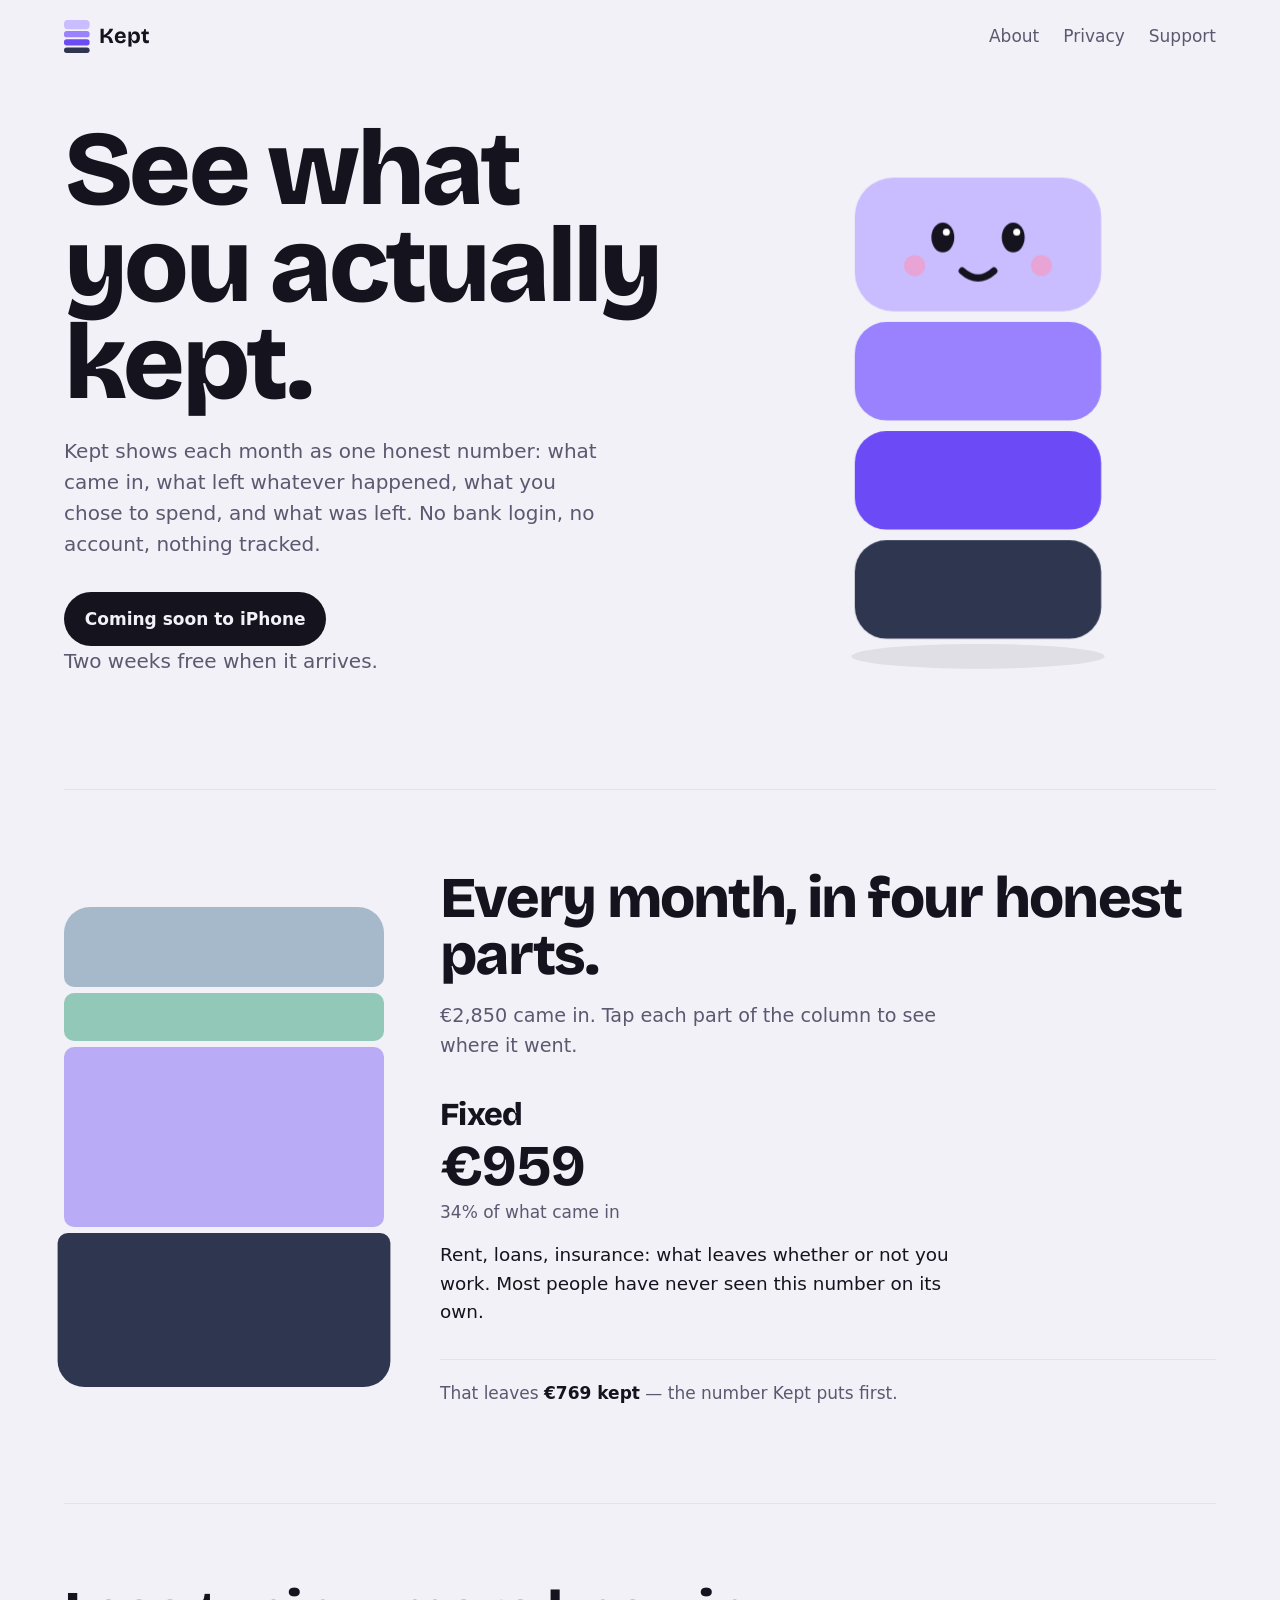
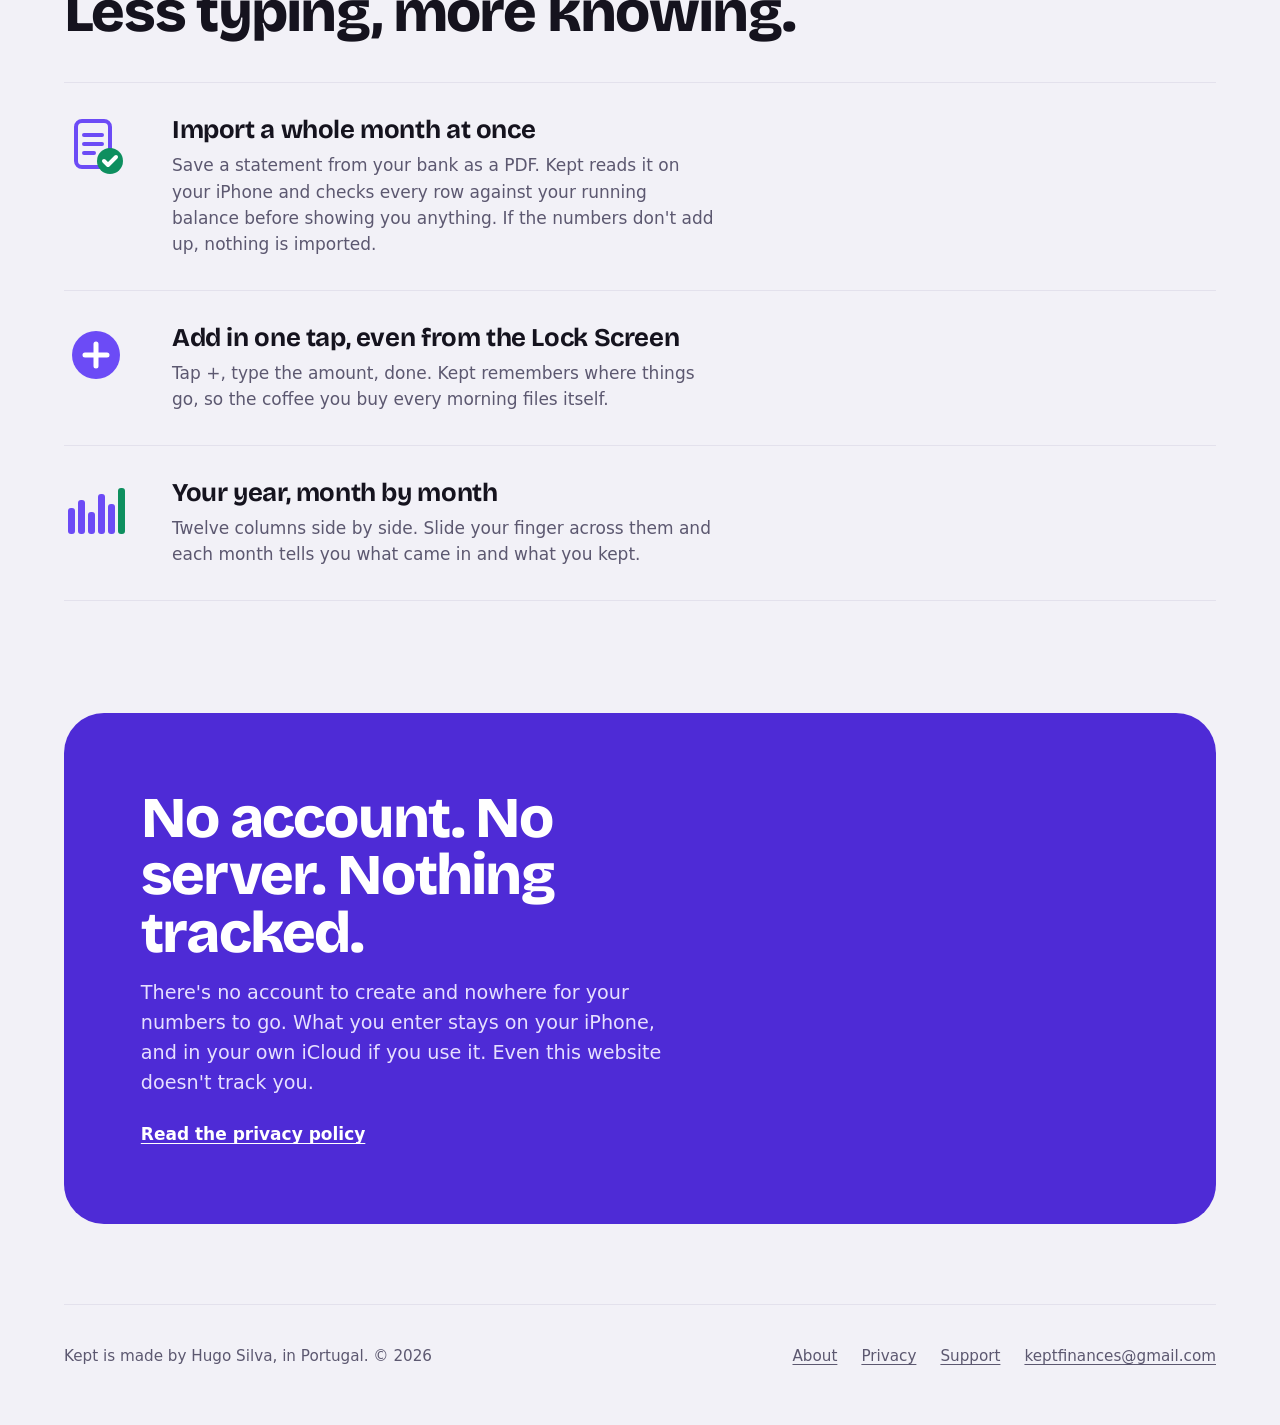
==== index.html @ 3f8e2b19 "kept website" ====
<!doctype html>
<html lang="en">
<head>
<meta charset="utf-8">
<meta name="viewport" content="width=device-width, initial-scale=1, viewport-fit=cover">
<title>Kept — see what you actually kept</title>
<meta name="description" content="Kept shows each month as one honest number: what came in, what was fixed, what you chose, and what you kept. No bank login, no account, nothing tracked. For iPhone.">
<meta name="theme-color" content="#F2F1F7" media="(prefers-color-scheme: light)">
<meta name="theme-color" content="#0B0B11" media="(prefers-color-scheme: dark)">
<link rel="icon" href="favicon.svg" type="image/svg+xml">
<link rel="preload" href="fonts/bricolage-grotesque.woff2" as="font" type="font/woff2" crossorigin>
<link rel="stylesheet" href="styles.css">
</head>
<body>
<header class="wrap top">
  <a class="brand" href="./" aria-label="Kept, home">
    <svg viewBox="0 0 28 36" aria-hidden="true"><rect x="0" y="0" width="28" height="10" rx="4" fill="var(--pale)"/><rect x="0" y="12" width="28" height="7" rx="3" fill="var(--mid)"/><rect x="0" y="21" width="28" height="7" rx="3" fill="var(--violet)"/><rect x="0" y="30" width="28" height="6" rx="3" fill="var(--fixed)"/></svg>
    Kept
  </a>
  <nav aria-label="Pages">
    <a href="about.html">About</a>
    <a href="privacy.html">Privacy</a>
    <a href="support.html">Support</a>
  </nav>
</header>

<main>
  <section class="wrap hero">
    <div>
      <h1>See what you actually kept.</h1>
      <p>Kept shows each month as one honest number: what came in, what left whatever happened, what you chose to spend, and what was left. No bank login, no account, nothing tracked.</p>
      <span class="soon">Coming soon to iPhone</span>
      <p class="trial">Two weeks free when it arrives.</p>
    </div>

    <!-- Pip: the month column with a face. His blocks drop in on load; his
         face follows the pointer. -->
    <svg class="pip" id="pip" viewBox="0 -10 200 290" role="img" aria-label="Pip, Kept's mascot: four stacked blocks with a smiling face">
      <ellipse class="pip-shadow" cx="100" cy="272" rx="72" ry="7" fill="var(--ink)" fill-opacity=".08"/>
      <rect class="pip-block" style="--i:0" x="30" y="206" width="140" height="56" rx="18" fill="var(--fixed)"/>
      <rect class="pip-block" style="--i:1" x="30" y="144" width="140" height="56" rx="18" fill="var(--violet)"/>
      <rect class="pip-block" style="--i:2" x="30" y="82" width="140" height="56" rx="18" fill="var(--mid)"/>
      <rect class="pip-block" style="--i:3" x="30" y="0" width="140" height="76" rx="22" fill="var(--pale)"/>
      <g class="pip-face" id="pip-face">
        <g class="pip-eyes">
          <ellipse cx="80" cy="34" rx="6.5" ry="8.5" fill="var(--ink)"/>
          <ellipse cx="120" cy="34" rx="6.5" ry="8.5" fill="var(--ink)"/>
          <circle cx="82" cy="31" r="2" fill="#FFFFFF"/>
          <circle cx="122" cy="31" r="2" fill="#FFFFFF"/>
        </g>
        <path d="M91 53 Q100 61 109 53" fill="none" stroke="var(--ink)" stroke-width="4" stroke-linecap="round"/>
        <circle cx="64" cy="50" r="6" fill="var(--cheek)" fill-opacity=".55"/>
        <circle cx="136" cy="50" r="6" fill="var(--cheek)" fill-opacity=".55"/>
      </g>
    </svg>
  </section>

  <section class="wrap month" aria-labelledby="month-title">
    <div class="column" role="group" aria-label="One month, in four parts">
      <button class="band" style="--v:499;--c:var(--cash)" data-name="Cash" data-amount="€499" data-share="18% of what came in" data-text="What's still in your account once everything else has gone. Together with what you invested, it's what you kept.">
        <span class="visually-hidden">Cash</span></button>
      <button class="band" style="--v:270;--c:var(--invested)" data-name="Invested" data-amount="€270" data-share="9% of what came in" data-text="Money you kept and put to work. It counts as kept, never as spending.">
        <span class="visually-hidden">Invested</span></button>
      <button class="band" style="--v:1122;--c:var(--violet)" data-name="Chosen" data-amount="€1,122" data-share="39% of what came in" data-text="Groceries, dinners, the things you decided on this month. Compared with your own usual, never with a budget.">
        <span class="visually-hidden">Chosen</span></button>
      <button class="band" style="--v:959;--c:var(--fixed)" data-name="Fixed" data-amount="€959" data-share="34% of what came in" data-text="Rent, loans, insurance: what leaves whether or not you work. Most people have never seen this number on its own.">
        <span class="visually-hidden">Fixed</span></button>
    </div>
    <div>
      <h2 id="month-title">Every month, in four honest parts.</h2>
      <p class="month-intro">€2,850 came in. Tap each part of the column to see where it went.</p>
      <div class="readout" aria-live="polite">
        <p class="readout-name" id="r-name">Fixed</p>
        <p class="readout-amount" id="r-amount">€959</p>
        <p class="readout-share" id="r-share">34% of what came in</p>
        <p class="readout-text" id="r-text">Rent, loans, insurance: what leaves whether or not you work. Most people have never seen this number on its own.</p>
      </div>
      <p class="month-kept">That leaves <strong>€769 kept</strong> — the number Kept puts first.</p>
    </div>
  </section>

  <section class="wrap features" aria-labelledby="features-title">
    <h2 id="features-title">Less typing, more knowing.</h2>
    <ul>
      <li>
        <svg class="glyph" viewBox="0 0 64 64" aria-hidden="true"><rect x="12" y="6" width="34" height="46" rx="6" fill="none" stroke="var(--violet)" stroke-width="4"/><path d="M20 20h18M20 29h18M20 38h10" stroke="var(--violet)" stroke-width="4" stroke-linecap="round"/><circle cx="46" cy="46" r="13" fill="var(--invested)"/><path d="M40 46l4 4 8-8" fill="none" stroke="#fff" stroke-width="4" stroke-linecap="round" stroke-linejoin="round"/></svg>
        <div>
          <h3>Import a whole month at once</h3>
          <p>Save a statement from your bank as a PDF. Kept reads it on your iPhone and checks every row against your running balance before showing you anything. If the numbers don't add up, nothing is imported.</p>
        </div>
      </li>
      <li>
        <svg class="glyph" viewBox="0 0 64 64" aria-hidden="true"><circle cx="32" cy="32" r="24" fill="var(--violet)"/><path d="M32 21v22M21 32h22" stroke="#fff" stroke-width="5" stroke-linecap="round"/></svg>
        <div>
          <h3>Add in one tap, even from the Lock Screen</h3>
          <p>Tap +, type the amount, done. Kept remembers where things go, so the coffee you buy every morning files itself.</p>
        </div>
      </li>
      <li>
        <svg class="glyph" viewBox="0 0 64 64" aria-hidden="true"><g fill="var(--violet)"><rect x="4" y="30" width="7" height="26" rx="3"/><rect x="14" y="22" width="7" height="34" rx="3"/><rect x="24" y="34" width="7" height="22" rx="3"/><rect x="34" y="16" width="7" height="40" rx="3"/><rect x="44" y="26" width="7" height="30" rx="3"/></g><rect x="54" y="10" width="7" height="46" rx="3" fill="var(--invested)"/></svg>
        <div>
          <h3>Your year, month by month</h3>
          <p>Twelve columns side by side. Slide your finger across them and each month tells you what came in and what you kept.</p>
        </div>
      </li>
    </ul>
  </section>

  <section class="wrap private" aria-labelledby="private-title">
    <h2 id="private-title">No account. No server. Nothing tracked.</h2>
    <p>There's no account to create and nowhere for your numbers to go. What you enter stays on your iPhone, and in your own iCloud if you use it. Even this website doesn't track you.</p>
    <a href="privacy.html">Read the privacy policy</a>
  </section>
</main>

<footer class="wrap foot">
  <span>Kept is made by Hugo Silva, in Portugal. © 2026</span>
  <nav aria-label="Footer">
    <a href="about.html">About</a>
    <a href="privacy.html">Privacy</a>
    <a href="support.html">Support</a>
    <a href="mailto:keptfinances@gmail.com">keptfinances@gmail.com</a>
  </nav>
</footer>

<script src="site.js" defer></script>
</body>
</html>
---- styles.css ----
/* Kept's site. One stylesheet for every page.
   No requests leave this site: the headline face is hosted here, body text
   uses the system face (San Francisco on Apple devices, like the app). */

@font-face {
  font-family: "Bricolage Grotesque";
  src: url("fonts/bricolage-grotesque.woff2") format("woff2");
  font-weight: 200 800;
  font-display: swap;
}

:root {
  --ground: #F2F1F7;
  --card: #FFFFFF;
  --ink: #15131E;
  --ink-soft: #5C5870;
  --line: #E3E1EC;
  --violet: #6C4BF6;
  --violet-deep: #4E2BD6;
  --pale: #C9BDFF;
  --mid: #9A82FF;
  --fixed: #2E3650;
  --invested: #0E8F5F;
  --cash: #3E6D8E;
  --cheek: #FF8FB1;
  --display: "Bricolage Grotesque", ui-rounded, system-ui, sans-serif;
  --text: -apple-system, BlinkMacSystemFont, "Segoe UI", system-ui, sans-serif;
  --measure: 34rem;
  color-scheme: light;
}

@media (prefers-color-scheme: dark) {
  :root {
    --ground: #0B0B11;
    --card: #16161F;
    --ink: #F0EFF5;
    --ink-soft: #A8A3B8;
    --line: #262632;
    --violet: #9A82FF;
    --violet-deep: #6C4BF6;
    --pale: #4A3D8F;
    --mid: #7B63E6;
    --fixed: #8793B5;
    --invested: #3FC98C;
    --cash: #6E9CC2;
    color-scheme: dark;
  }
}

*, *::before, *::after { box-sizing: border-box; }
html { -webkit-text-size-adjust: 100%; }
body {
  margin: 0;
  background: var(--ground);
  color: var(--ink);
  font: 400 1.0625rem/1.55 var(--text);
  padding-top: env(safe-area-inset-top, 0px);
  padding-bottom: env(safe-area-inset-bottom, 0px);
}
a { color: var(--violet); text-underline-offset: .18em; }
a:hover { text-decoration-thickness: 2px; }
:focus-visible { outline: 3px solid var(--violet); outline-offset: 3px; border-radius: 6px; }
img, svg { display: block; max-width: 100%; }

.wrap { width: min(72rem, 100% - 3rem); margin-inline: auto; }

/* Header */
.top { display: flex; align-items: center; justify-content: space-between; padding-block: 1.25rem; }
.brand { display: flex; align-items: center; gap: .6rem; color: var(--ink); text-decoration: none; font: 700 1.35rem/1 var(--display); letter-spacing: -.01em; }
.brand svg { width: 1.6rem; height: auto; }
.top nav { display: flex; gap: 1.5rem; }
.top nav a { color: var(--ink-soft); text-decoration: none; font-weight: 500; }
.top nav a:hover, .top nav a[aria-current="page"] { color: var(--ink); }

/* Hero */
.hero { display: grid; grid-template-columns: 1.15fr .85fr; align-items: center; gap: 2rem; padding-block: 3rem 5rem; }
.hero h1 {
  font: 800 clamp(3rem, 8.5vw, 6.6rem)/.92 var(--display);
  letter-spacing: -.035em;
  margin: 0 0 1.5rem;
  max-width: 11ch;
}
.hero p { font-size: 1.25rem; color: var(--ink-soft); max-width: var(--measure); margin: 0 0 2rem; }
.soon { display: inline-flex; align-items: center; gap: .75rem; padding: .85rem 1.3rem; border-radius: 999px; background: var(--ink); color: var(--ground); font-weight: 600; }
.soon svg { width: 1.15rem; height: auto; fill: currentColor; }
.trial { margin-top: .9rem; color: var(--ink-soft); font-size: .95rem; }

/* Pip */
.pip { width: min(100%, 22rem); margin-inline: auto; overflow: visible; cursor: default; }
.pip-block { transform-box: fill-box; transform-origin: 50% 100%; }
.pip-face { transition: transform .12s ease-out; }
.pip-eyes { transform-box: fill-box; transform-origin: 50% 50%; }
.pip.blink .pip-eyes { transform: scaleY(.12); }
.pip-shadow { transform-box: fill-box; transform-origin: 50% 50%; }

@media (prefers-reduced-motion: no-preference) {
  .pip-block { animation: drop .62s cubic-bezier(.3, 1.4, .5, 1) both; animation-delay: calc(var(--i) * .16s + .15s); }
  .pip-face { animation: appear .3s ease-out both; animation-delay: .95s; }
  .pip-shadow { animation: appear .5s ease-out both; animation-delay: .2s; }
  .pip-eyes { transition: transform .09s ease-in-out; }
}
@keyframes drop {
  0% { transform: translateY(-260%); opacity: 0; }
  55% { transform: translateY(0) scale(1.08, .88); opacity: 1; }
  78% { transform: translateY(0) scale(.97, 1.04); }
  100% { transform: none; }
}
@keyframes appear { from { opacity: 0; } to { opacity: 1; } }

/* The month column */
.month { display: grid; grid-template-columns: minmax(14rem, 20rem) 1fr; gap: 3.5rem; align-items: center; padding-block: 5rem; border-top: 1px solid var(--line); }
.month h2, .features h2, .private h2 { font: 800 clamp(2.2rem, 5vw, 3.6rem)/1 var(--display); letter-spacing: -.03em; margin: 0 0 1rem; }
.month-intro { color: var(--ink-soft); font-size: 1.2rem; margin: 0 0 2.25rem; max-width: var(--measure); }
.column { display: flex; flex-direction: column; gap: 6px; height: 30rem; }
.band {
  flex: var(--v) 1 0;
  min-height: 3rem;
  border: 0;
  border-radius: 10px;
  background: var(--c);
  cursor: pointer;
  opacity: .42;
  transition: opacity .2s ease, transform .2s ease;
  font: inherit;
}
.band:first-child { border-radius: 26px 26px 10px 10px; }
.band:last-child { border-radius: 10px 10px 26px 26px; }
.band[aria-pressed="true"] { opacity: 1; transform: scaleX(1.04); }
.band:hover { opacity: .8; }
.readout { min-height: 13rem; }
.readout-name { font: 800 2rem/1.1 var(--display); letter-spacing: -.02em; margin: 0; }
.readout-amount { font: 700 3.6rem/1 var(--display); letter-spacing: -.03em; margin: .4rem 0 .2rem; font-variant-numeric: tabular-nums; }
.readout-share { color: var(--ink-soft); margin: 0 0 1rem; }
.readout-text { margin: 0; max-width: var(--measure); font-size: 1.15rem; }
.month-kept { margin-top: 2rem; padding-top: 1.25rem; border-top: 1px solid var(--line); color: var(--ink-soft); }
.month-kept strong { color: var(--ink); font-weight: 700; }

/* Features: a list, not cards */
.features { padding-block: 5rem; border-top: 1px solid var(--line); }
.features ul { list-style: none; margin: 2.5rem 0 0; padding: 0; }
.features li { display: grid; grid-template-columns: 5rem 1fr; gap: 1.75rem; padding-block: 2rem; border-top: 1px solid var(--line); }
.features li:last-child { border-bottom: 1px solid var(--line); }
.features h3 { font: 700 1.6rem/1.15 var(--display); letter-spacing: -.015em; margin: 0 0 .5rem; }
.features p { margin: 0; color: var(--ink-soft); max-width: var(--measure); }
.glyph { width: 4rem; height: 4rem; }

/* Private */
.private { margin-block: 2rem 5rem; padding: clamp(2.5rem, 6vw, 5rem); border-radius: 40px; background: var(--violet-deep); color: #FFFFFF; }
.private h2 { max-width: 14ch; color: #FFFFFF; }
.private p { max-width: var(--measure); font-size: 1.2rem; color: #E6DFFF; margin: 0 0 1.5rem; }
.private a { color: #FFFFFF; font-weight: 600; }

/* Footer */
.foot { padding-block: 2.5rem 3.5rem; border-top: 1px solid var(--line); color: var(--ink-soft); font-size: .95rem; display: flex; flex-wrap: wrap; gap: 1rem 2rem; justify-content: space-between; }
.foot nav { display: flex; gap: 1.5rem; }
.foot a { color: var(--ink-soft); }

/* Policy and support pages */
.doc { max-width: 42rem; padding-block: 3rem 5rem; }
.doc h1 { font: 800 clamp(2.6rem, 6vw, 4rem)/1 var(--display); letter-spacing: -.03em; margin: 0 0 1rem; }
.doc .lede { font-size: 1.25rem; color: var(--ink-soft); margin: 0 0 3rem; }
.doc h2 { font: 700 1.45rem/1.2 var(--display); letter-spacing: -.01em; margin: 2.75rem 0 .6rem; }
.doc p, .doc li { max-width: var(--measure); }
.doc .updated { color: var(--ink-soft); font-size: .95rem; margin-top: 3rem; }
.contact { display: inline-block; margin: .25rem 0 1rem; padding: .9rem 1.3rem; border-radius: 999px; background: var(--violet); color: #FFFFFF; font-weight: 600; text-decoration: none; }
details { border-top: 1px solid var(--line); padding-block: 1.1rem; }
details:last-of-type { border-bottom: 1px solid var(--line); }
summary { cursor: pointer; font: 700 1.2rem/1.3 var(--display); letter-spacing: -.01em; list-style: none; display: flex; justify-content: space-between; gap: 1rem; }
summary::-webkit-details-marker { display: none; }
summary::after { content: "+"; color: var(--violet); font-weight: 400; font-size: 1.5rem; line-height: 1; }
details[open] summary::after { content: "\2212"; }
details p { margin: .75rem 0 0; color: var(--ink-soft); }

@media (max-width: 52rem) {
  .hero { grid-template-columns: 1fr; padding-block: 1.5rem 3.5rem; }
  .hero .pip { order: -1; width: 13rem; }
  .month { grid-template-columns: 1fr; gap: 2rem; }
  .column { flex-direction: row; height: 7rem; }
  .band { min-height: 0; min-width: 2.5rem; }
  .band:first-child { border-radius: 22px 10px 10px 22px; }
  .band:last-child { border-radius: 10px 22px 22px 10px; }
  .band[aria-pressed="true"] { transform: scaleY(1.08); }
  .features li { grid-template-columns: 3.25rem 1fr; gap: 1.1rem; }
  .glyph { width: 3rem; height: 3rem; }
  .top nav { gap: 1rem; }
}

.visually-hidden { position: absolute; width: 1px; height: 1px; overflow: hidden; clip-path: inset(50%); white-space: nowrap; }

/* About */
.about { display: grid; grid-template-columns: minmax(16rem, 26rem) 1fr; gap: clamp(2rem, 6vw, 5rem); align-items: start; padding-block: 3rem 5rem; }
.about-photo { position: sticky; top: 2rem; margin: 0; }
.about-photo img { width: 100%; height: auto; border-radius: 32px; }
.about-pip { position: absolute; width: 5.5rem; right: -1.25rem; bottom: -1.75rem; }
.about-story { max-width: 38rem; }
.about-story h1 { font: 800 clamp(2.8rem, 6.5vw, 4.6rem)/.95 var(--display); letter-spacing: -.035em; margin: 0 0 1.5rem; }
.about-lede { font-size: 1.35rem; line-height: 1.45; margin: 0 0 2rem; }
.about-story p { font-size: 1.15rem; line-height: 1.65; margin: 0 0 1.25rem; }
.about-story blockquote {
  margin: 2.25rem 0; padding: 0;
  font: 700 clamp(1.6rem, 3.4vw, 2.2rem)/1.15 var(--display); letter-spacing: -.02em;
  color: var(--violet);
}
.about-sign { font: 700 2rem/1 var(--display); margin-top: 2rem !important; }

@media (max-width: 52rem) {
  .about { grid-template-columns: 1fr; }
  .about-photo { position: relative; top: 0; max-width: 26rem; }
  .about-pip { width: 4.5rem; right: -.5rem; }
}
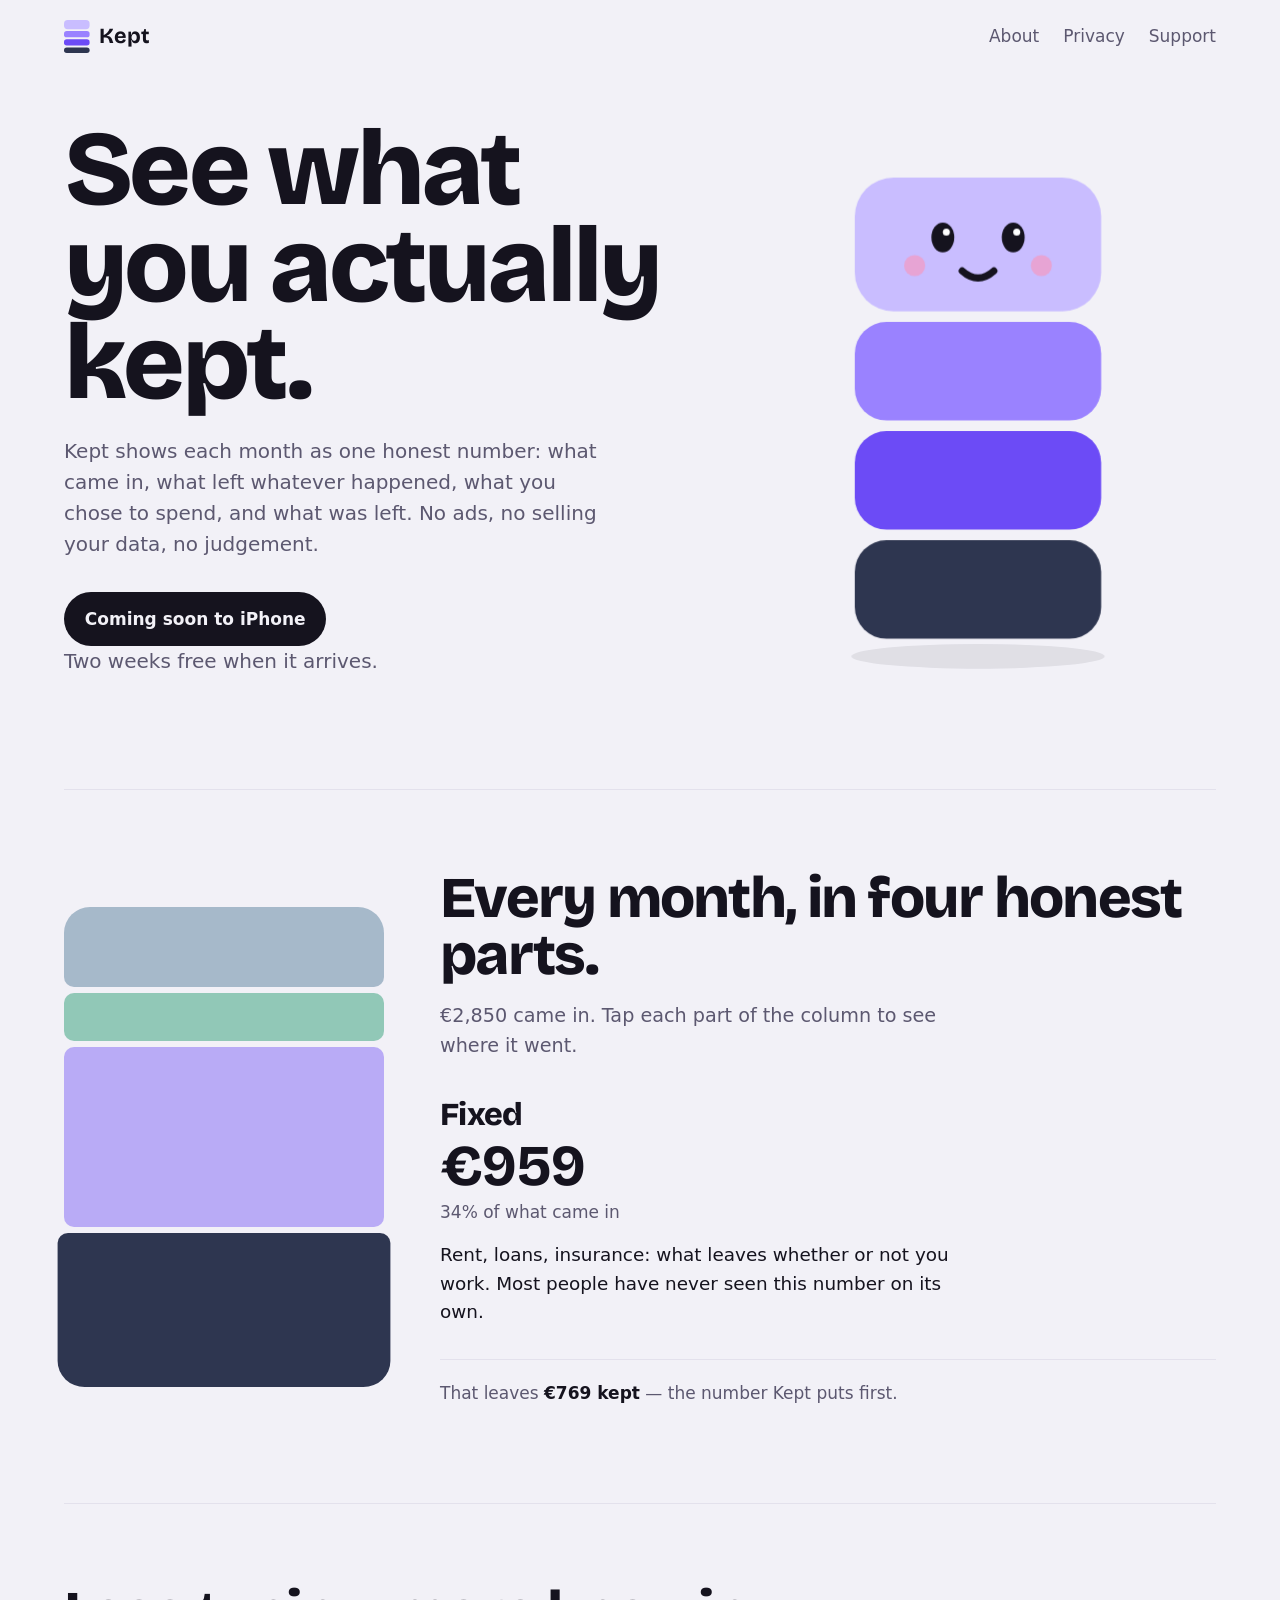
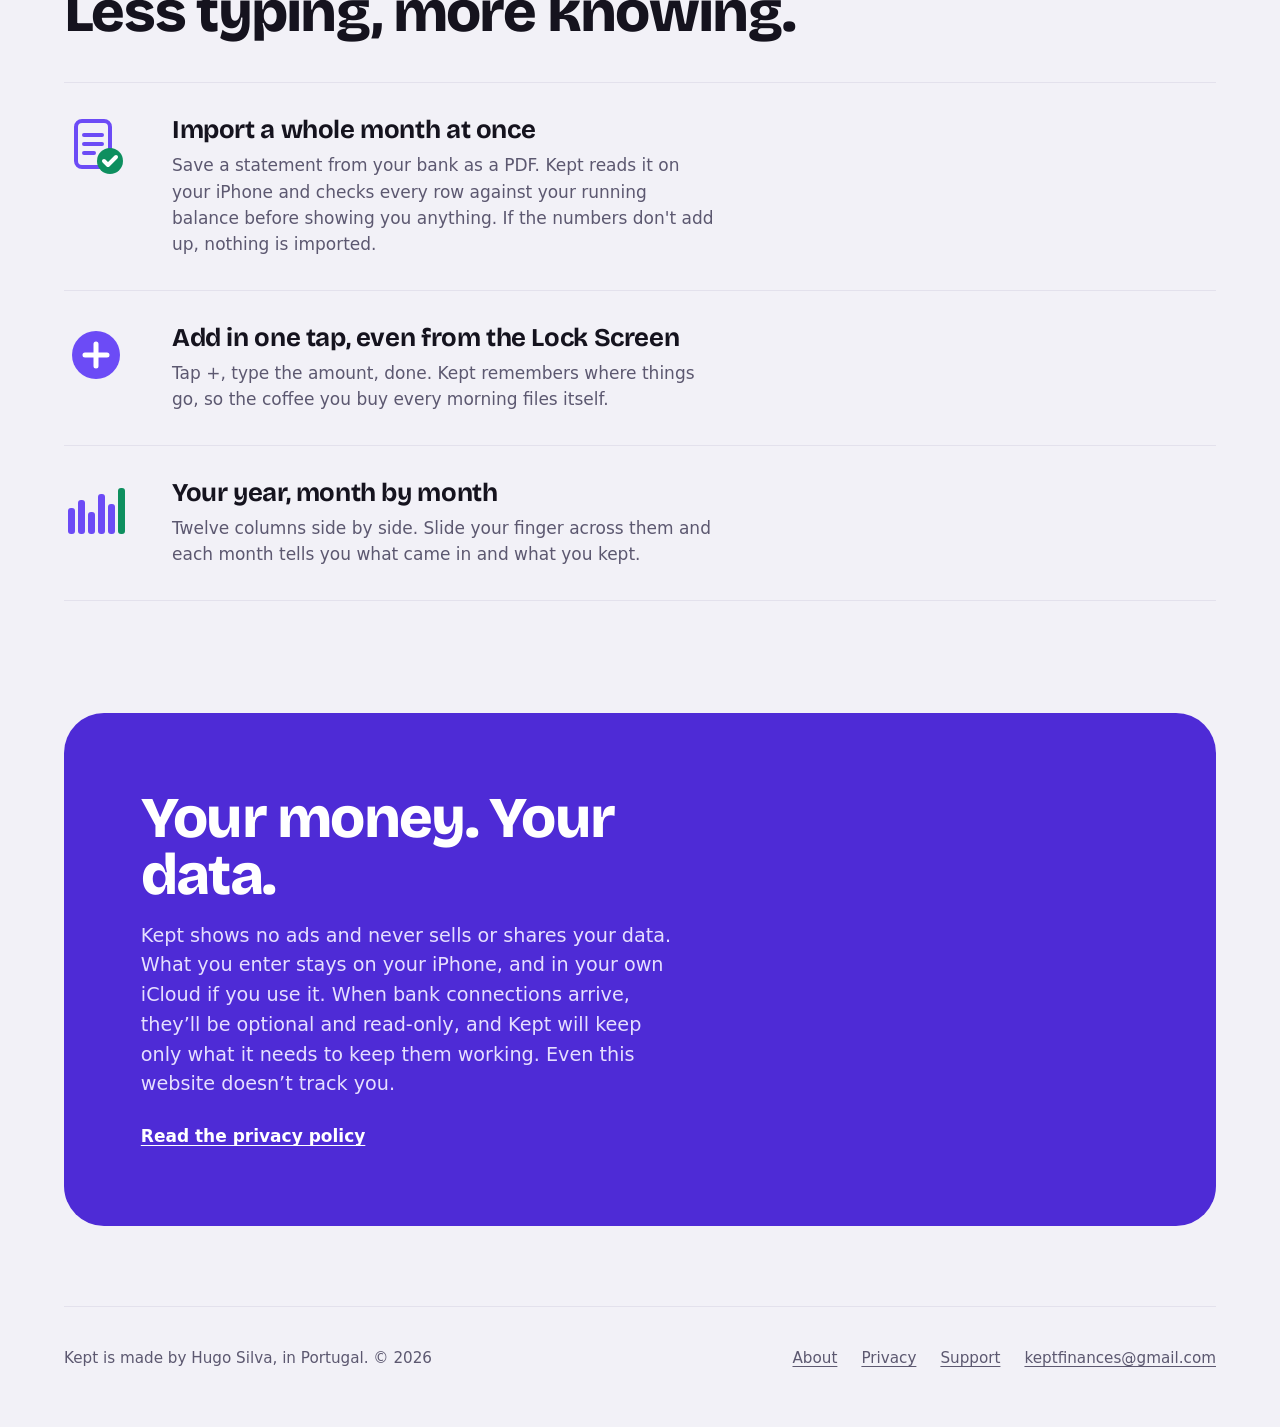
==== commit 94f3fde5: "changes to website" ====
--- a/index.html
+++ b/index.html
@@ -4,7 +4,7 @@
 <meta charset="utf-8">
 <meta name="viewport" content="width=device-width, initial-scale=1, viewport-fit=cover">
 <title>Kept — see what you actually kept</title>
-<meta name="description" content="Kept shows each month as one honest number: what came in, what was fixed, what you chose, and what you kept. No bank login, no account, nothing tracked. For iPhone.">
+<meta name="description" content="Kept shows each month as one honest number: what came in, what was fixed, what you chose, and what you kept. No ads, no selling your data, no judgement. For iPhone.">
 <meta name="theme-color" content="#F2F1F7" media="(prefers-color-scheme: light)">
 <meta name="theme-color" content="#0B0B11" media="(prefers-color-scheme: dark)">
 <link rel="icon" href="favicon.svg" type="image/svg+xml">
@@ -28,7 +28,7 @@
   <section class="wrap hero">
     <div>
       <h1>See what you actually kept.</h1>
-      <p>Kept shows each month as one honest number: what came in, what left whatever happened, what you chose to spend, and what was left. No bank login, no account, nothing tracked.</p>
+      <p>Kept shows each month as one honest number: what came in, what left whatever happened, what you chose to spend, and what was left. No ads, no selling your data, no judgement.</p>
       <span class="soon">Coming soon to iPhone</span>
       <p class="trial">Two weeks free when it arrives.</p>
     </div>
@@ -107,8 +107,8 @@
   </section>
 
   <section class="wrap private" aria-labelledby="private-title">
-    <h2 id="private-title">No account. No server. Nothing tracked.</h2>
-    <p>There's no account to create and nowhere for your numbers to go. What you enter stays on your iPhone, and in your own iCloud if you use it. Even this website doesn't track you.</p>
+    <h2 id="private-title">Your money. Your data.</h2>
+    <p>Kept shows no ads and never sells or shares your data. What you enter stays on your iPhone, and in your own iCloud if you use it. When bank connections arrive, they’ll be optional and read-only, and Kept will keep only what it needs to keep them working. Even this website doesn’t track you.</p>
     <a href="privacy.html">Read the privacy policy</a>
   </section>
 </main>
--- a/styles.css
+++ b/styles.css
@@ -208,3 +208,7 @@
   .about-photo { position: relative; top: 0; max-width: 26rem; }
   .about-pip { width: 4.5rem; right: -.5rem; }
 }
+
+.doc ul { padding-left: 1.25rem; margin: .5rem 0 1rem; }
+.doc li { margin-bottom: .6rem; }
+.doc li::marker { color: var(--violet); }
